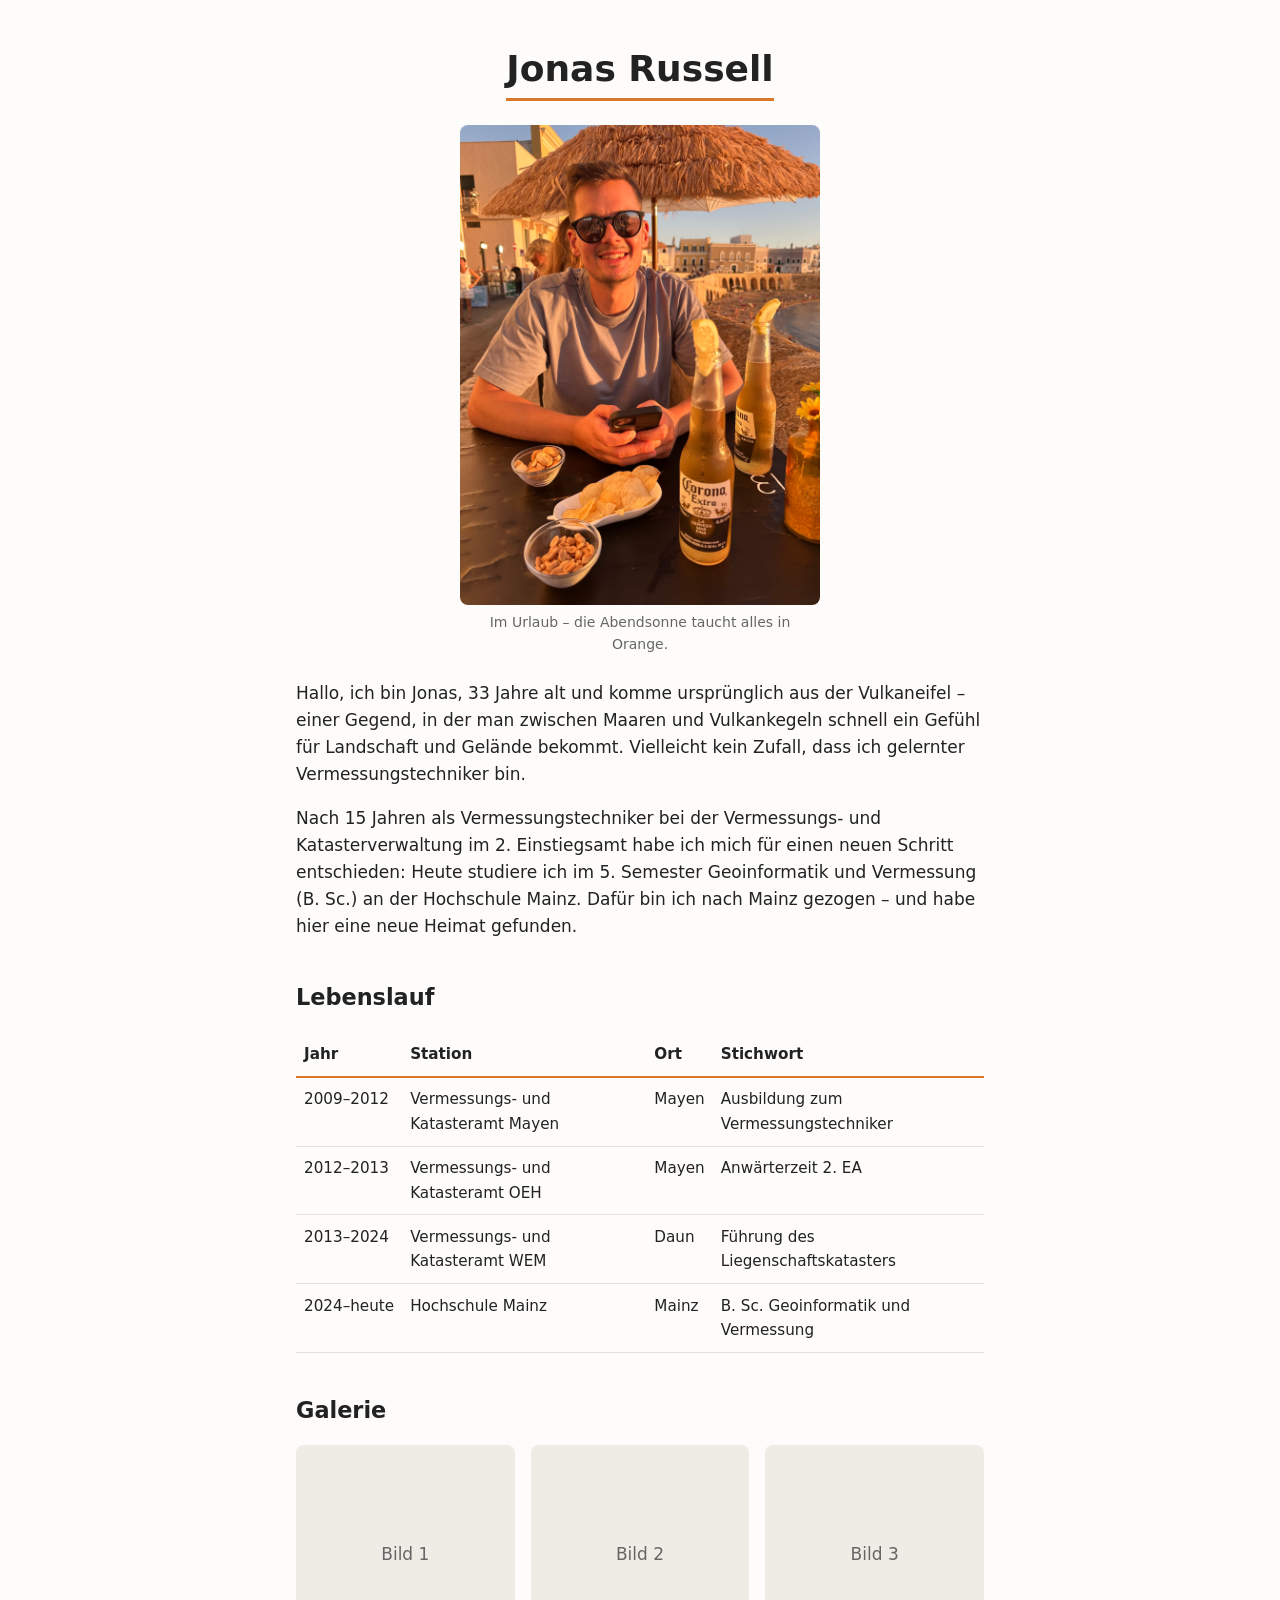
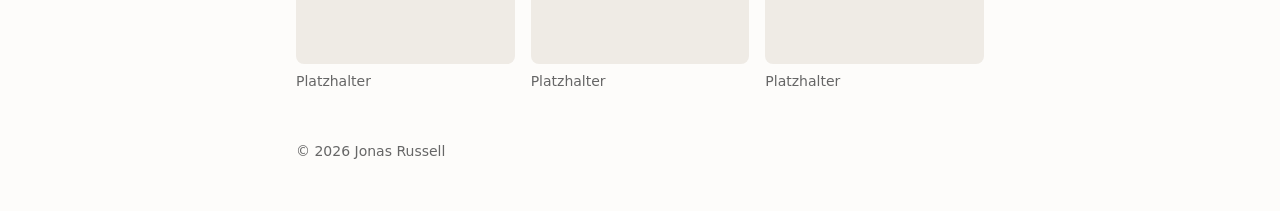
==== index.html @ 310bb7d3 "version 2" ====
<!DOCTYPE html>
<html lang="de">
<head>
  <meta charset="UTF-8">
  <meta name="viewport" content="width=device-width, initial-scale=1.0">
  <title>Jonas Russell</title>
  <link rel="stylesheet" href="style.css">
</head>
<body>
  <main>
    <h1>Jonas Russell</h1>

    <figure class="portrait">
      <img src="001_me.jpeg" alt="Jonas Russell im Urlaub mit Sonnenbrille, vom Sonnenuntergang in warmes orangenes Licht getaucht">
      <figcaption>Im Urlaub – die Abendsonne taucht alles in Orange.</figcaption>
    </figure>

    <p>
      Hallo, ich bin Jonas, 33 Jahre alt und komme ursprünglich aus der Vulkaneifel –
      einer Gegend, in der man zwischen Maaren und Vulkankegeln schnell ein Gefühl
      für Landschaft und Gelände bekommt. Vielleicht kein Zufall, dass ich gelernter
      Vermessungstechniker bin.
    </p>
    <p>
      Nach 15 Jahren als Vermessungstechniker bei der Vermessungs- und Katasterverwaltung
      im 2. Einstiegsamt habe ich mich für einen neuen Schritt entschieden: Heute studiere
      ich im 5. Semester Geoinformatik und Vermessung (B.&nbsp;Sc.) an der Hochschule Mainz.
      Dafür bin ich nach Mainz gezogen – und habe hier eine neue Heimat gefunden.
    </p>

    <h2>Lebenslauf</h2>
    <div class="table-wrap">
      <table>
        <thead>
          <tr>
            <th>Jahr</th>
            <th>Station</th>
            <th>Ort</th>
            <th>Stichwort</th>
          </tr>
        </thead>
        <tbody>
          <tr>
            <td>2009–2012</td>
            <td>Vermessungs- und Katasteramt Mayen</td>
            <td>Mayen</td>
            <td>Ausbildung zum Vermessungstechniker</td>
          </tr>
          <tr>
            <td>2012–2013</td>
            <td>Vermessungs- und Katasteramt OEH</td>
            <td>Mayen</td>
            <td>Anwärterzeit 2. EA</td>
          </tr>
          <tr>
            <td>2013–2024</td>
            <td>Vermessungs- und Katasteramt WEM</td>
            <td>Daun</td>
            <td>Führung des Liegenschaftskatasters</td>
          </tr>
          <tr>
            <td>2024–heute</td>
            <td>Hochschule Mainz</td>
            <td>Mainz</td>
            <td>B.&nbsp;Sc. Geoinformatik und Vermessung</td>
          </tr>
        </tbody>
      </table>
    </div>

    <h2>Galerie</h2>
    <div class="gallery">
      <figure>
        <div class="placeholder">Bild 1</div>
        <figcaption>Platzhalter</figcaption>
      </figure>
      <figure>
        <div class="placeholder">Bild 2</div>
        <figcaption>Platzhalter</figcaption>
      </figure>
      <figure>
        <div class="placeholder">Bild 3</div>
        <figcaption>Platzhalter</figcaption>
      </figure>
    </div>
  </main>

  <footer>
    <p>&copy; 2026 Jonas Russell</p>
  </footer>
</body>
</html>
---- style.css ----
/* Grundlayout */
*,
*::before,
*::after {
  box-sizing: border-box;
}

:root {
  --text: #222;
  --muted: #666;
  --bg: #fdfcfa;
  --line: #e4e0da;
  --accent: #d9772b;
  --placeholder: #efebe5;
}

@media (prefers-color-scheme: dark) {
  :root {
    --text: #eee;
    --muted: #aaa;
    --bg: #1a1a1a;
    --line: #333;
    --accent: #f0a060;
    --placeholder: #2a2a2a;
  }
}

body {
  margin: 0;
  font-family: system-ui, -apple-system, "Segoe UI", Roboto, sans-serif;
  font-size: 1.0625rem;
  line-height: 1.6;
  color: var(--text);
  background: var(--bg);
}

main,
footer {
  max-width: 720px;
  margin: 0 auto;
  padding: 0 1rem;
}

main {
  padding-top: 2.5rem;
}

/* Typografie */
h1 {
  font-size: 2.25rem;
  margin: 0 auto 1.5rem;
  border-bottom: 3px solid var(--accent);
  display: table;
}

h2 {
  font-size: 1.4rem;
  margin: 2.5rem 0 1rem;
}

p {
  margin: 0 0 1rem;
}

/* Portrait */
figure {
  margin: 0;
}

.portrait {
  max-width: 360px;
  margin: 0 auto 1.5rem;
  text-align: center;
}

.portrait img {
  display: block;
  width: 100%;
  height: auto;
  border-radius: 8px;
}

figcaption {
  font-size: 0.875rem;
  color: var(--muted);
  margin-top: 0.4rem;
}

/* Tabelle */
.table-wrap {
  overflow-x: auto;
}

table {
  width: 100%;
  border-collapse: collapse;
  font-size: 0.95rem;
}

th,
td {
  text-align: left;
  vertical-align: top;
  padding: 0.6rem 0.5rem;
  border-bottom: 1px solid var(--line);
}

th {
  border-bottom: 2px solid var(--accent);
}

td:first-child {
  white-space: nowrap;
}

/* Galerie 1x3 */
.gallery {
  display: grid;
  grid-template-columns: repeat(3, 1fr);
  gap: 1rem;
}

.placeholder {
  aspect-ratio: 1 / 1;
  display: flex;
  align-items: center;
  justify-content: center;
  background: var(--placeholder);
  color: var(--muted);
  border-radius: 8px;
}

.gallery img {
  display: block;
  width: 100%;
  aspect-ratio: 1 / 1;
  object-fit: cover;
  border-radius: 8px;
}

footer {
  margin-top: 3rem;
  padding-bottom: 2rem;
  font-size: 0.875rem;
  color: var(--muted);
}

/* Mobil */
@media (max-width: 600px) {
  h1 {
    font-size: 1.8rem;
  }

  main {
    padding-top: 1.5rem;
  }

  .gallery {
    grid-template-columns: 1fr;
  }

  /* Tabelle als Karten darstellen */
  thead {
    display: none;
  }

  table,
  tbody,
  tr,
  td {
    display: block;
    width: 100%;
  }

  tr {
    padding: 0.6rem 0;
    border-bottom: 1px solid var(--line);
  }

  td {
    border: none;
    padding: 0.1rem 0;
  }

  td:first-child {
    font-weight: 600;
    color: var(--accent);
  }

  td:nth-child(3),
  td:nth-child(4) {
    display: inline;
    font-size: 0.875rem;
    color: var(--muted);
  }

  td:nth-child(3)::after {
    content: " · ";
  }
}
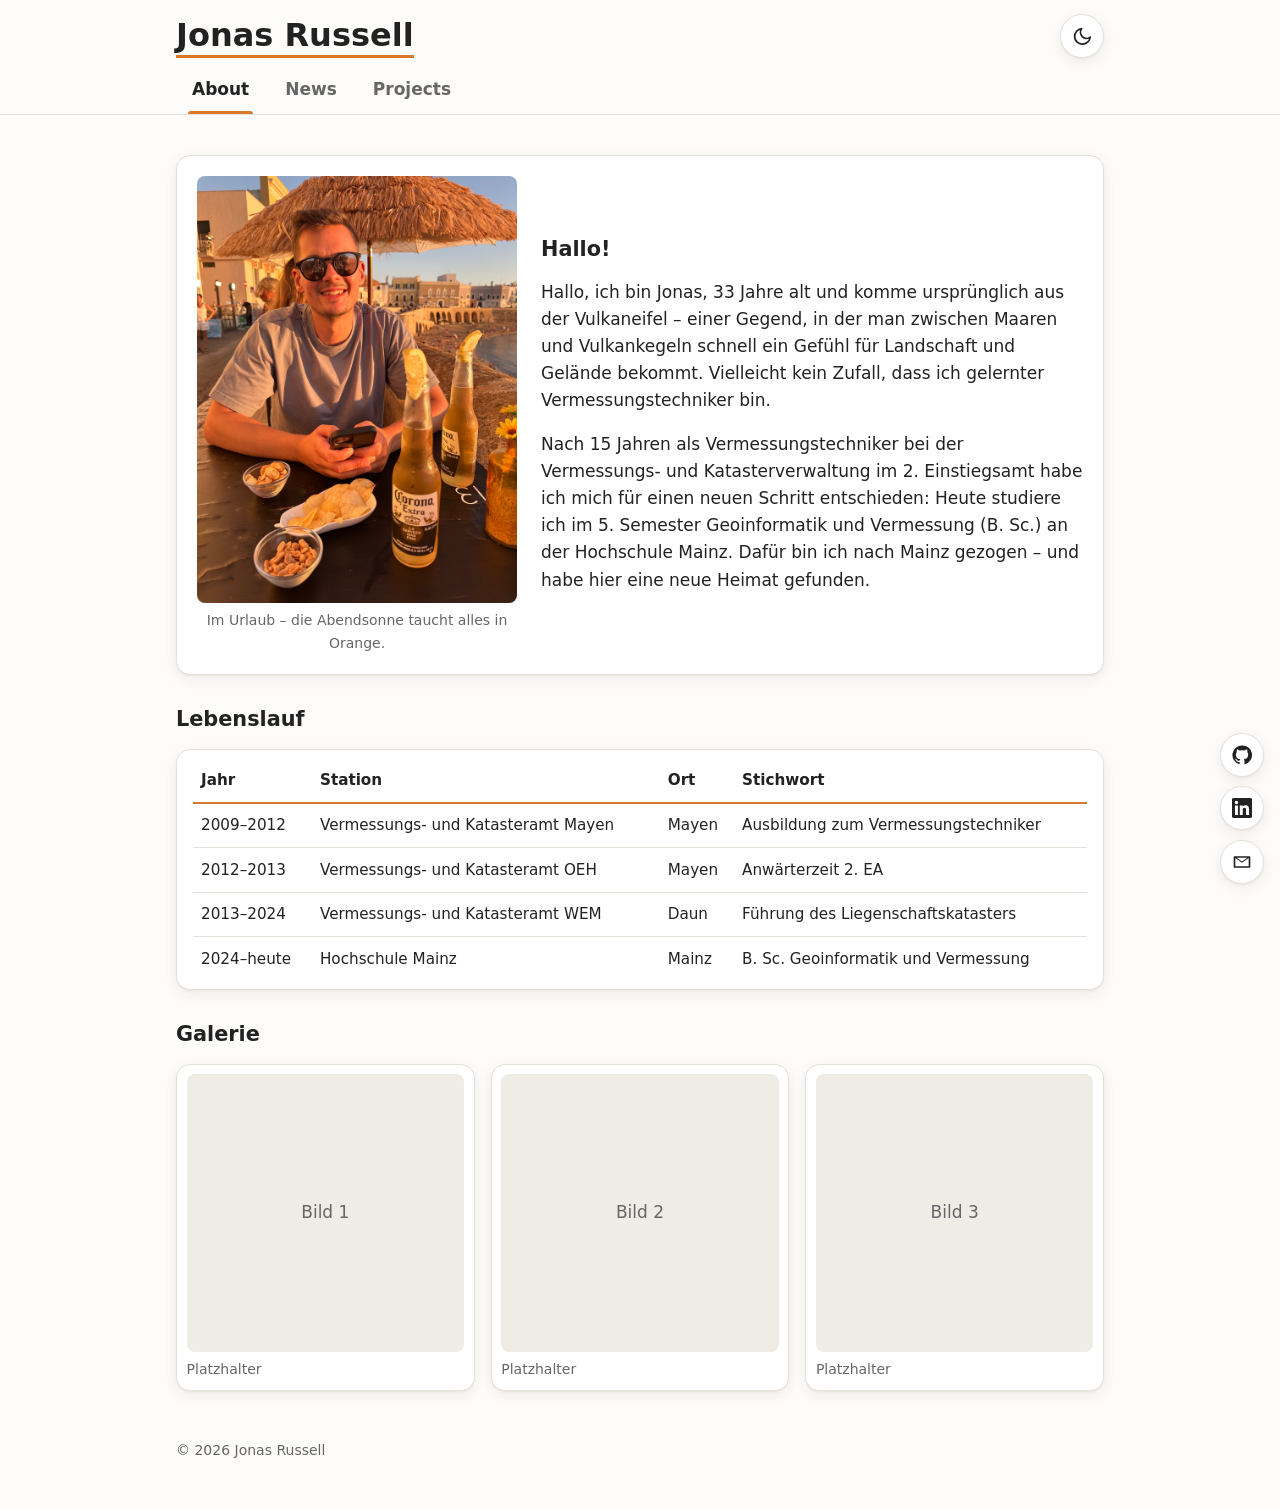
==== commit f4175d2e: "ueb02_01" ====
--- a/index.html
+++ b/index.html
@@ -4,89 +4,201 @@
   <meta charset="UTF-8">
   <meta name="viewport" content="width=device-width, initial-scale=1.0">
   <title>Jonas Russell</title>
-  <link rel="stylesheet" href="style.css">
+  <meta name="description" content="Persönliche Webseite von Jonas Russell – Geoinformatik und Vermessung, Hochschule Mainz.">
+  <!-- Favicon als Inline-SVG (Initialen), vermeidet 404 auf favicon.ico -->
+  <link rel="icon" href="data:image/svg+xml,%3Csvg xmlns='http://www.w3.org/2000/svg' viewBox='0 0 32 32'%3E%3Crect width='32' height='32' rx='8' fill='%23d9772b'/%3E%3Ctext x='16' y='22' text-anchor='middle' font-family='system-ui,sans-serif' font-size='15' font-weight='700' fill='%23fff'%3EJR%3C/text%3E%3C/svg%3E">
+
+  <!--
+    Theme früh setzen, bevor das CSS greift – verhindert ein kurzes
+    Aufblitzen des falschen Farbschemas. Gespeicherte Wahl (localStorage)
+    hat Vorrang, sonst gilt die Systemeinstellung (prefers-color-scheme).
+  -->
+  <script>
+    (function () {
+      var theme;
+      try { theme = localStorage.getItem("theme"); } catch (e) { /* Speicher evtl. blockiert */ }
+      if (theme !== "light" && theme !== "dark") {
+        theme = window.matchMedia("(prefers-color-scheme: dark)").matches ? "dark" : "light";
+      }
+      document.documentElement.setAttribute("data-theme", theme);
+    })();
+  </script>
+
+  <link rel="stylesheet" href="css/style.css">
+  <script src="js/script.js" defer></script>
 </head>
 <body>
+
+  <!-- ===== Kopfbereich: Name, Theme-Schalter, Tab-Leiste ===== -->
+  <header class="site-header">
+    <div class="header-inner">
+      <h1 class="site-title">Jonas Russell</h1>
+
+      <button type="button" class="theme-toggle" id="theme-toggle" aria-label="Night Mode aktivieren">
+        <!-- Mond: wird im Light Mode gezeigt -->
+        <svg class="icon icon-moon" viewBox="0 0 24 24" aria-hidden="true" focusable="false">
+          <path d="M21 12.8A9 9 0 1 1 11.2 3a7 7 0 0 0 9.8 9.8z"/>
+        </svg>
+        <!-- Sonne: wird im Night Mode gezeigt -->
+        <svg class="icon icon-sun" viewBox="0 0 24 24" aria-hidden="true" focusable="false">
+          <circle cx="12" cy="12" r="4.5"/>
+          <path d="M12 1.5v3M12 19.5v3M4.6 4.6l2.1 2.1M17.3 17.3l2.1 2.1M1.5 12h3M19.5 12h3M4.6 19.4l2.1-2.1M17.3 6.7l2.1-2.1"/>
+        </svg>
+      </button>
+    </div>
+
+    <nav class="tabs" role="tablist" aria-label="Bereiche der Seite">
+      <button type="button" class="tab" role="tab" id="tab-about"
+              aria-selected="true" aria-controls="panel-about" tabindex="0">About</button>
+      <button type="button" class="tab" role="tab" id="tab-news"
+              aria-selected="false" aria-controls="panel-news" tabindex="-1">News</button>
+      <button type="button" class="tab" role="tab" id="tab-projects"
+              aria-selected="false" aria-controls="panel-projects" tabindex="-1">Projects</button>
+    </nav>
+  </header>
+
   <main>
-    <h1>Jonas Russell</h1>
-
-    <figure class="portrait">
-      <img src="001_me.jpeg" alt="Jonas Russell im Urlaub mit Sonnenbrille, vom Sonnenuntergang in warmes orangenes Licht getaucht">
-      <figcaption>Im Urlaub – die Abendsonne taucht alles in Orange.</figcaption>
-    </figure>
-
-    <p>
-      Hallo, ich bin Jonas, 33 Jahre alt und komme ursprünglich aus der Vulkaneifel –
-      einer Gegend, in der man zwischen Maaren und Vulkankegeln schnell ein Gefühl
-      für Landschaft und Gelände bekommt. Vielleicht kein Zufall, dass ich gelernter
-      Vermessungstechniker bin.
-    </p>
-    <p>
-      Nach 15 Jahren als Vermessungstechniker bei der Vermessungs- und Katasterverwaltung
-      im 2. Einstiegsamt habe ich mich für einen neuen Schritt entschieden: Heute studiere
-      ich im 5. Semester Geoinformatik und Vermessung (B.&nbsp;Sc.) an der Hochschule Mainz.
-      Dafür bin ich nach Mainz gezogen – und habe hier eine neue Heimat gefunden.
-    </p>
-
-    <h2>Lebenslauf</h2>
-    <div class="table-wrap">
-      <table>
-        <thead>
-          <tr>
-            <th>Jahr</th>
-            <th>Station</th>
-            <th>Ort</th>
-            <th>Stichwort</th>
-          </tr>
-        </thead>
-        <tbody>
-          <tr>
-            <td>2009–2012</td>
-            <td>Vermessungs- und Katasteramt Mayen</td>
-            <td>Mayen</td>
-            <td>Ausbildung zum Vermessungstechniker</td>
-          </tr>
-          <tr>
-            <td>2012–2013</td>
-            <td>Vermessungs- und Katasteramt OEH</td>
-            <td>Mayen</td>
-            <td>Anwärterzeit 2. EA</td>
-          </tr>
-          <tr>
-            <td>2013–2024</td>
-            <td>Vermessungs- und Katasteramt WEM</td>
-            <td>Daun</td>
-            <td>Führung des Liegenschaftskatasters</td>
-          </tr>
-          <tr>
-            <td>2024–heute</td>
-            <td>Hochschule Mainz</td>
-            <td>Mainz</td>
-            <td>B.&nbsp;Sc. Geoinformatik und Vermessung</td>
-          </tr>
-        </tbody>
-      </table>
-    </div>
-
-    <h2>Galerie</h2>
-    <div class="gallery">
-      <figure>
-        <div class="placeholder">Bild 1</div>
-        <figcaption>Platzhalter</figcaption>
-      </figure>
-      <figure>
-        <div class="placeholder">Bild 2</div>
-        <figcaption>Platzhalter</figcaption>
-      </figure>
-      <figure>
-        <div class="placeholder">Bild 3</div>
-        <figcaption>Platzhalter</figcaption>
-      </figure>
-    </div>
+
+    <!-- ===== Tab 1: About ===== -->
+    <section class="tab-panel" role="tabpanel" id="panel-about" aria-labelledby="tab-about" tabindex="0">
+
+      <div class="card about-intro">
+        <figure class="portrait">
+          <img src="assets/001_me.jpeg" alt="Jonas Russell im Urlaub mit Sonnenbrille, vom Sonnenuntergang in warmes orangenes Licht getaucht">
+          <figcaption>Im Urlaub – die Abendsonne taucht alles in Orange.</figcaption>
+        </figure>
+
+        <div class="about-text">
+          <h2>Hallo!</h2>
+          <p>
+            Hallo, ich bin Jonas, 33 Jahre alt und komme ursprünglich aus der Vulkaneifel –
+            einer Gegend, in der man zwischen Maaren und Vulkankegeln schnell ein Gefühl
+            für Landschaft und Gelände bekommt. Vielleicht kein Zufall, dass ich gelernter
+            Vermessungstechniker bin.
+          </p>
+          <p>
+            Nach 15 Jahren als Vermessungstechniker bei der Vermessungs- und Katasterverwaltung
+            im 2. Einstiegsamt habe ich mich für einen neuen Schritt entschieden: Heute studiere
+            ich im 5. Semester Geoinformatik und Vermessung (B.&nbsp;Sc.) an der Hochschule Mainz.
+            Dafür bin ich nach Mainz gezogen – und habe hier eine neue Heimat gefunden.
+          </p>
+        </div>
+      </div>
+
+      <h2>Lebenslauf</h2>
+      <div class="card table-wrap">
+        <table>
+          <thead>
+            <tr>
+              <th>Jahr</th>
+              <th>Station</th>
+              <th>Ort</th>
+              <th>Stichwort</th>
+            </tr>
+          </thead>
+          <tbody>
+            <tr>
+              <td>2009–2012</td>
+              <td>Vermessungs- und Katasteramt Mayen</td>
+              <td>Mayen</td>
+              <td>Ausbildung zum Vermessungstechniker</td>
+            </tr>
+            <tr>
+              <td>2012–2013</td>
+              <td>Vermessungs- und Katasteramt OEH</td>
+              <td>Mayen</td>
+              <td>Anwärterzeit 2. EA</td>
+            </tr>
+            <tr>
+              <td>2013–2024</td>
+              <td>Vermessungs- und Katasteramt WEM</td>
+              <td>Daun</td>
+              <td>Führung des Liegenschaftskatasters</td>
+            </tr>
+            <tr>
+              <td>2024–heute</td>
+              <td>Hochschule Mainz</td>
+              <td>Mainz</td>
+              <td>B.&nbsp;Sc. Geoinformatik und Vermessung</td>
+            </tr>
+          </tbody>
+        </table>
+      </div>
+
+      <h2>Galerie</h2>
+      <div class="gallery">
+        <figure class="card">
+          <div class="placeholder">Bild 1</div>
+          <figcaption>Platzhalter</figcaption>
+        </figure>
+        <figure class="card">
+          <div class="placeholder">Bild 2</div>
+          <figcaption>Platzhalter</figcaption>
+        </figure>
+        <figure class="card">
+          <div class="placeholder">Bild 3</div>
+          <figcaption>Platzhalter</figcaption>
+        </figure>
+      </div>
+    </section>
+
+    <!-- ===== Tab 2: News (Inhalt wird per JS aus assets/news.json geladen) ===== -->
+    <section class="tab-panel" role="tabpanel" id="panel-news" aria-labelledby="tab-news" tabindex="0" hidden>
+      <h2>News</h2>
+      <div class="news-list" id="news-list" aria-live="polite">
+        <p class="status">News werden geladen …</p>
+      </div>
+    </section>
+
+    <!-- ===== Tab 3: Projects ===== -->
+    <section class="tab-panel" role="tabpanel" id="panel-projects" aria-labelledby="tab-projects" tabindex="0" hidden>
+      <h2>Projects</h2>
+      <p class="lead">Eine Auswahl meiner Web-Maps und Webseiten.</p>
+
+      <!-- Neue Projekte: einfach eine weitere <article class="card project-card"> kopieren -->
+      <div class="card-grid">
+        <article class="card project-card">
+          <h3>Web-Map 1</h3>
+          <p>Platzhalter: Kurzbeschreibung der Web-Map – Thema, Datenquelle und verwendete Technik (z.&nbsp;B. Leaflet, OpenLayers).</p>
+          <a class="card-link" href="#" target="_blank" rel="noopener noreferrer">Zur Karte <span aria-hidden="true">→</span></a>
+        </article>
+
+        <article class="card project-card">
+          <h3>Web-Map 2</h3>
+          <p>Platzhalter: Kurzbeschreibung eines weiteren Kartenprojekts aus dem Studium.</p>
+          <a class="card-link" href="#" target="_blank" rel="noopener noreferrer">Zur Karte <span aria-hidden="true">→</span></a>
+        </article>
+
+        <article class="card project-card">
+          <h3>Persönliche Webseite</h3>
+          <p>Diese Seite: HTML, CSS und Vanilla-JavaScript, gehostet auf GitHub Pages.</p>
+          <a class="card-link" href="https://github.com/USERNAME/jonasrussell.github.io" target="_blank" rel="noopener noreferrer">Quellcode <span aria-hidden="true">→</span></a>
+        </article>
+      </div>
+    </section>
   </main>
 
   <footer>
     <p>&copy; 2026 Jonas Russell</p>
   </footer>
+
+  <!-- ===== Fixierte Kontakt-Links unten rechts (Platzhalter-URLs ersetzen) ===== -->
+  <nav class="contact-links" aria-label="Kontakt und Profile">
+    <a href="https://github.com/USERNAME" target="_blank" rel="noopener noreferrer" aria-label="GitHub (öffnet in neuem Tab)" title="GitHub">
+      <svg viewBox="0 0 24 24" aria-hidden="true" focusable="false">
+        <path d="M12 .5a11.5 11.5 0 0 0-3.64 22.41c.58.1.79-.25.79-.56v-2c-3.2.7-3.88-1.37-3.88-1.37-.53-1.33-1.28-1.69-1.28-1.69-1.05-.71.08-.7.08-.7 1.16.08 1.77 1.19 1.77 1.19 1.03 1.77 2.7 1.26 3.36.96.1-.75.4-1.26.73-1.55-2.55-.29-5.24-1.28-5.24-5.68 0-1.26.45-2.28 1.19-3.09-.12-.29-.52-1.46.11-3.05 0 0 .97-.31 3.17 1.18a11 11 0 0 1 5.77 0c2.2-1.49 3.17-1.18 3.17-1.18.63 1.59.23 2.76.11 3.05.74.81 1.19 1.83 1.19 3.09 0 4.41-2.69 5.39-5.26 5.67.41.36.78 1.06.78 2.14v3.17c0 .31.21.67.8.56A11.5 11.5 0 0 0 12 .5z"/>
+      </svg>
+    </a>
+    <a href="https://www.linkedin.com/in/USERNAME" target="_blank" rel="noopener noreferrer" aria-label="LinkedIn (öffnet in neuem Tab)" title="LinkedIn">
+      <svg viewBox="0 0 24 24" aria-hidden="true" focusable="false">
+        <path d="M20.45 20.45h-3.56v-5.57c0-1.33-.02-3.04-1.85-3.04-1.85 0-2.14 1.45-2.14 2.94v5.67H9.35V9h3.41v1.56h.05c.48-.9 1.64-1.85 3.37-1.85 3.6 0 4.27 2.37 4.27 5.46v6.28zM5.34 7.43a2.06 2.06 0 1 1 0-4.13 2.06 2.06 0 0 1 0 4.13zM7.12 20.45H3.56V9h3.56v11.45zM22.22 0H1.77C.79 0 0 .77 0 1.73v20.54C0 23.23.79 24 1.77 24h20.45c.98 0 1.78-.77 1.78-1.73V1.73C24 .77 23.2 0 22.22 0z"/>
+      </svg>
+    </a>
+    <a href="mailto:name@example.com" target="_blank" rel="noopener noreferrer" aria-label="E-Mail schreiben" title="E-Mail">
+      <svg viewBox="0 0 24 24" aria-hidden="true" focusable="false">
+        <path d="M3 5h18a1 1 0 0 1 1 1v12a1 1 0 0 1-1 1H3a1 1 0 0 1-1-1V6a1 1 0 0 1 1-1zm1 2.3V17h16V7.3l-8 5.6-8-5.6zM5.6 7l6.4 4.5L18.4 7H5.6z"/>
+      </svg>
+    </a>
+  </nav>
 </body>
 </html>
--- a/css/style.css
+++ b/css/style.css
@@ -0,0 +1,656 @@
+/* =========================================================
+   Persönliche Webseite – Stylesheet
+   Aufbau:
+   1. Theme-Variablen (Light / Night)
+   2. Grundlayout & Typografie
+   3. Header, Theme-Schalter, Tabs
+   4. Karten (allgemein)
+   5. About: Portrait, Lebenslauf, Galerie
+   6. News & Projects
+   7. Kontakt-Links (fixiert)
+   8. Breakpoints (Mobile-first: min-width)
+   9. Reduzierte Bewegung
+   ========================================================= */
+
+*,
+*::before,
+*::after {
+  box-sizing: border-box;
+}
+
+/* ---------- 1. Theme-Variablen ---------- */
+
+/* Light Mode (Standard) */
+:root {
+  --text: #222;
+  --muted: #666;
+  --bg: #fdfcfa;
+  --surface: #ffffff;
+  --line: #e4e0da;
+  --accent: #d9772b;
+  --accent-contrast: #ffffff;
+  --placeholder: #efebe5;
+  --shadow: 0 1px 2px rgba(60, 40, 20, 0.06), 0 4px 14px rgba(60, 40, 20, 0.08);
+  --shadow-hover: 0 2px 4px rgba(60, 40, 20, 0.08), 0 12px 28px rgba(60, 40, 20, 0.14);
+  --radius: 14px;
+  --radius-sm: 8px;
+  --transition: 0.25s ease;
+  color-scheme: light;
+}
+
+/* Night Mode – gesetzt per data-theme="dark" am <html>-Element */
+:root[data-theme="dark"] {
+  --text: #eee;
+  --muted: #aaa;
+  --bg: #1a1a1a;
+  --surface: #242424;
+  --line: #333;
+  --accent: #f0a060;
+  --accent-contrast: #1a1a1a;
+  --placeholder: #2e2e2e;
+  --shadow: 0 1px 2px rgba(0, 0, 0, 0.4), 0 4px 14px rgba(0, 0, 0, 0.35);
+  --shadow-hover: 0 2px 4px rgba(0, 0, 0, 0.5), 0 12px 28px rgba(0, 0, 0, 0.5);
+  color-scheme: dark;
+}
+
+/* Fallback ohne JavaScript: Systemeinstellung übernehmen */
+@media (prefers-color-scheme: dark) {
+  :root:not([data-theme]) {
+    --text: #eee;
+    --muted: #aaa;
+    --bg: #1a1a1a;
+    --surface: #242424;
+    --line: #333;
+    --accent: #f0a060;
+    --accent-contrast: #1a1a1a;
+    --placeholder: #2e2e2e;
+    --shadow: 0 1px 2px rgba(0, 0, 0, 0.4), 0 4px 14px rgba(0, 0, 0, 0.35);
+    --shadow-hover: 0 2px 4px rgba(0, 0, 0, 0.5), 0 12px 28px rgba(0, 0, 0, 0.5);
+    color-scheme: dark;
+  }
+}
+
+/* ---------- 2. Grundlayout & Typografie ---------- */
+
+body {
+  margin: 0;
+  font-family: system-ui, -apple-system, "Segoe UI", Roboto, sans-serif;
+  font-size: 1rem;
+  line-height: 1.6;
+  color: var(--text);
+  background: var(--bg);
+  transition: background-color var(--transition), color var(--transition);
+}
+
+main,
+footer,
+.header-inner,
+.tabs {
+  max-width: 960px;
+  margin: 0 auto;
+  padding: 0 1rem;
+}
+
+main {
+  padding-top: 1.5rem;
+}
+
+h1,
+h2,
+h3 {
+  line-height: 1.25;
+}
+
+h2 {
+  font-size: 1.3rem;
+  margin: 2rem 0 1rem;
+}
+
+h3 {
+  font-size: 1.1rem;
+  margin: 0 0 0.5rem;
+}
+
+p {
+  margin: 0 0 1rem;
+}
+
+a {
+  color: var(--accent);
+}
+
+figure {
+  margin: 0;
+}
+
+figcaption {
+  font-size: 0.875rem;
+  color: var(--muted);
+  margin-top: 0.4rem;
+}
+
+.lead {
+  color: var(--muted);
+}
+
+/* Sichtbarer Tastatur-Fokus für alle interaktiven Elemente */
+:focus-visible {
+  outline: 3px solid var(--accent);
+  outline-offset: 3px;
+  border-radius: 4px;
+}
+
+/* ---------- 3. Header, Theme-Schalter, Tabs ---------- */
+
+.site-header {
+  position: sticky;
+  top: 0;
+  z-index: 10;
+  background: var(--bg);
+  border-bottom: 1px solid var(--line);
+  transition: background-color var(--transition), border-color var(--transition);
+}
+
+.header-inner {
+  display: flex;
+  align-items: center;
+  justify-content: space-between;
+  gap: 1rem;
+  padding-top: 0.9rem;
+  padding-bottom: 0.4rem;
+}
+
+.site-title {
+  font-size: 1.6rem;
+  margin: 0;
+  border-bottom: 3px solid var(--accent);
+}
+
+.theme-toggle {
+  display: inline-flex;
+  align-items: center;
+  justify-content: center;
+  width: 2.75rem;
+  height: 2.75rem;
+  padding: 0;
+  border: 1px solid var(--line);
+  border-radius: 50%;
+  background: var(--surface);
+  color: var(--text);
+  cursor: pointer;
+  box-shadow: var(--shadow);
+  transition: background-color var(--transition), color var(--transition),
+              border-color var(--transition), transform var(--transition);
+}
+
+.theme-toggle:hover {
+  transform: rotate(-15deg) scale(1.06);
+  color: var(--accent);
+}
+
+.icon {
+  width: 1.3rem;
+  height: 1.3rem;
+  fill: none;
+  stroke: currentColor;
+  stroke-width: 2;
+  stroke-linecap: round;
+  stroke-linejoin: round;
+}
+
+/* Nur das passende Symbol zeigen: Mond im Light Mode, Sonne im Night Mode */
+.icon-sun {
+  display: none;
+}
+
+:root[data-theme="dark"] .icon-sun {
+  display: block;
+}
+
+:root[data-theme="dark"] .icon-moon {
+  display: none;
+}
+
+/* Tab-Leiste */
+.tabs {
+  display: flex;
+  gap: 0.25rem;
+  overflow-x: auto;
+}
+
+.tab {
+  position: relative;
+  flex: 1 1 0;
+  padding: 0.7rem 1rem;
+  border: none;
+  background: none;
+  color: var(--muted);
+  font: inherit;
+  font-weight: 600;
+  cursor: pointer;
+  border-radius: var(--radius-sm) var(--radius-sm) 0 0;
+  transition: color var(--transition), background-color var(--transition);
+}
+
+/* Animierte Unterstreichung des aktiven Tabs */
+.tab::after {
+  content: "";
+  position: absolute;
+  left: 0.75rem;
+  right: 0.75rem;
+  bottom: 0;
+  height: 3px;
+  border-radius: 3px 3px 0 0;
+  background: var(--accent);
+  transform: scaleX(0);
+  transition: transform var(--transition);
+}
+
+.tab:hover {
+  color: var(--text);
+  background: var(--placeholder);
+}
+
+.tab[aria-selected="true"] {
+  color: var(--text);
+}
+
+.tab[aria-selected="true"]::after {
+  transform: scaleX(1);
+}
+
+/* Tab-Panels: sanftes Einblenden (Fade + Slide) beim Wechsel.
+   Die Animation startet automatisch neu, sobald "hidden" entfernt wird. */
+.tab-panel {
+  animation: tab-in 0.35s ease both;
+}
+
+.tab-panel[hidden] {
+  display: none;
+}
+
+.tab-panel:focus-visible {
+  outline-offset: 8px;
+}
+
+@keyframes tab-in {
+  from {
+    opacity: 0;
+    transform: translateY(12px);
+  }
+  to {
+    opacity: 1;
+    transform: translateY(0);
+  }
+}
+
+/* ---------- 4. Karten ---------- */
+
+.card {
+  background: var(--surface);
+  border: 1px solid var(--line);
+  border-radius: var(--radius);
+  box-shadow: var(--shadow);
+  padding: 1.25rem;
+  transition: transform var(--transition), box-shadow var(--transition),
+              background-color var(--transition), border-color var(--transition);
+}
+
+/* Hover-Effekt nur bei "echten" Karten-Elementen (Galerie, News, Projekte) */
+.gallery .card:hover,
+.news-card:hover,
+.project-card:hover {
+  transform: translateY(-4px);
+  box-shadow: var(--shadow-hover);
+}
+
+.card-grid {
+  display: grid;
+  grid-template-columns: 1fr;
+  gap: 1.25rem;
+}
+
+/* ---------- 5. About ---------- */
+
+.about-intro {
+  display: grid;
+  grid-template-columns: 1fr;
+  gap: 1.5rem;
+  align-items: center;
+}
+
+.about-intro h2 {
+  margin-top: 0;
+}
+
+.about-text p:last-child {
+  margin-bottom: 0;
+}
+
+.portrait {
+  max-width: 360px;
+  margin: 0 auto;
+  text-align: center;
+}
+
+.portrait img {
+  display: block;
+  width: 100%;
+  height: auto;
+  border-radius: var(--radius-sm);
+}
+
+/* Lebenslauf-Tabelle – mobil als Liste dargestellt */
+.table-wrap {
+  overflow-x: auto;
+  padding: 0.5rem 1rem;
+}
+
+table {
+  width: 100%;
+  border-collapse: collapse;
+  font-size: 0.95rem;
+}
+
+thead {
+  display: none;
+}
+
+table,
+tbody,
+tr,
+td {
+  display: block;
+  width: 100%;
+}
+
+tr {
+  padding: 0.6rem 0;
+  border-bottom: 1px solid var(--line);
+}
+
+tr:last-child {
+  border-bottom: none;
+}
+
+td {
+  text-align: left;
+  vertical-align: top;
+  padding: 0.1rem 0;
+}
+
+td:first-child {
+  white-space: nowrap;
+  font-weight: 600;
+  color: var(--accent);
+}
+
+td:nth-child(3),
+td:nth-child(4) {
+  display: inline;
+  font-size: 0.875rem;
+  color: var(--muted);
+}
+
+td:nth-child(3)::after {
+  content: " · ";
+}
+
+/* Galerie */
+.gallery {
+  display: grid;
+  grid-template-columns: 1fr;
+  gap: 1rem;
+}
+
+.gallery .card {
+  padding: 0.6rem;
+}
+
+.placeholder {
+  aspect-ratio: 1 / 1;
+  display: flex;
+  align-items: center;
+  justify-content: center;
+  background: var(--placeholder);
+  color: var(--muted);
+  border-radius: var(--radius-sm);
+}
+
+.gallery img {
+  display: block;
+  width: 100%;
+  aspect-ratio: 1 / 1;
+  object-fit: cover;
+  border-radius: var(--radius-sm);
+}
+
+/* ---------- 6. News & Projects ---------- */
+
+.news-list {
+  display: grid;
+  grid-template-columns: 1fr;
+  gap: 1.25rem;
+}
+
+.news-card {
+  display: flex;
+  flex-direction: column;
+  padding: 0;
+  overflow: hidden;
+}
+
+.news-card img {
+  display: block;
+  width: 100%;
+  aspect-ratio: 16 / 9;
+  object-fit: cover;
+  background: var(--placeholder);
+}
+
+.news-body {
+  padding: 1rem 1.25rem 1.25rem;
+}
+
+.news-date {
+  display: block;
+  font-size: 0.85rem;
+  font-weight: 600;
+  color: var(--accent);
+  margin-bottom: 0.25rem;
+}
+
+.news-body p {
+  margin: 0;
+}
+
+/* Lade-, Leer- und Fehlermeldungen */
+.status {
+  color: var(--muted);
+}
+
+.status-error {
+  border-left: 4px solid #c0392b;
+}
+
+.status-error code {
+  padding: 0.1rem 0.35rem;
+  border-radius: 4px;
+  background: var(--placeholder);
+  font-size: 0.9em;
+}
+
+.project-card {
+  display: flex;
+  flex-direction: column;
+}
+
+.project-card p {
+  color: var(--muted);
+  flex-grow: 1;
+}
+
+.card-link {
+  align-self: flex-start;
+  font-weight: 600;
+  text-decoration: none;
+}
+
+.card-link span {
+  display: inline-block;
+  transition: transform var(--transition);
+}
+
+.card-link:hover span {
+  transform: translateX(4px);
+}
+
+/* ---------- 7. Kontakt-Links (fixiert unten rechts) ---------- */
+
+.contact-links {
+  position: fixed;
+  right: 1rem;
+  bottom: 1rem;
+  z-index: 20;
+  display: flex;
+  flex-direction: column;
+  gap: 0.6rem;
+}
+
+.contact-links a {
+  display: flex;
+  align-items: center;
+  justify-content: center;
+  width: 2.75rem;
+  height: 2.75rem;
+  border-radius: 50%;
+  background: var(--surface);
+  color: var(--text);
+  border: 1px solid var(--line);
+  box-shadow: var(--shadow);
+  transition: transform var(--transition), background-color var(--transition),
+              color var(--transition), box-shadow var(--transition);
+}
+
+.contact-links a:hover {
+  transform: translateY(-3px);
+  background: var(--accent);
+  color: var(--accent-contrast);
+  box-shadow: var(--shadow-hover);
+}
+
+.contact-links svg {
+  width: 1.25rem;
+  height: 1.25rem;
+  fill: currentColor;
+}
+
+/* Platz schaffen, damit die fixierten Icons den Footer nicht verdecken */
+footer {
+  margin-top: 3rem;
+  padding-bottom: 2rem;
+  padding-right: 4.5rem;
+  font-size: 0.875rem;
+  color: var(--muted);
+}
+
+/* ---------- 8. Breakpoints ---------- */
+
+/* Tablet */
+@media (min-width: 600px) {
+  body {
+    font-size: 1.0625rem;
+  }
+
+  main {
+    padding-top: 2.5rem;
+  }
+
+  .site-title {
+    font-size: 2rem;
+  }
+
+  .tab {
+    flex: 0 0 auto;
+  }
+
+  .gallery,
+  .card-grid,
+  .news-list {
+    grid-template-columns: repeat(2, 1fr);
+  }
+
+  .gallery {
+    grid-template-columns: repeat(3, 1fr);
+  }
+
+  /* Lebenslauf wieder als echte Tabelle */
+  table {
+    display: table;
+  }
+
+  thead {
+    display: table-header-group;
+  }
+
+  tbody {
+    display: table-row-group;
+  }
+
+  tr {
+    display: table-row;
+    padding: 0;
+  }
+
+  th,
+  td,
+  td:nth-child(3),
+  td:nth-child(4) {
+    display: table-cell;
+    width: auto;
+    padding: 0.6rem 0.5rem;
+    border-bottom: 1px solid var(--line);
+    font-size: inherit;
+    color: inherit;
+  }
+
+  td:first-child {
+    font-weight: normal;
+    color: inherit;
+  }
+
+  td:nth-child(3)::after {
+    content: none;
+  }
+
+  tr:last-child td {
+    border-bottom: none;
+  }
+
+  th {
+    text-align: left;
+    border-bottom: 2px solid var(--accent);
+  }
+}
+
+/* Desktop */
+@media (min-width: 900px) {
+  .about-intro {
+    grid-template-columns: 320px 1fr;
+  }
+
+  .card-grid,
+  .news-list {
+    grid-template-columns: repeat(3, 1fr);
+  }
+}
+
+/* ---------- 9. Reduzierte Bewegung respektieren ---------- */
+@media (prefers-reduced-motion: reduce) {
+  *,
+  *::before,
+  *::after {
+    animation-duration: 0.01ms !important;
+    transition-duration: 0.01ms !important;
+  }
+}
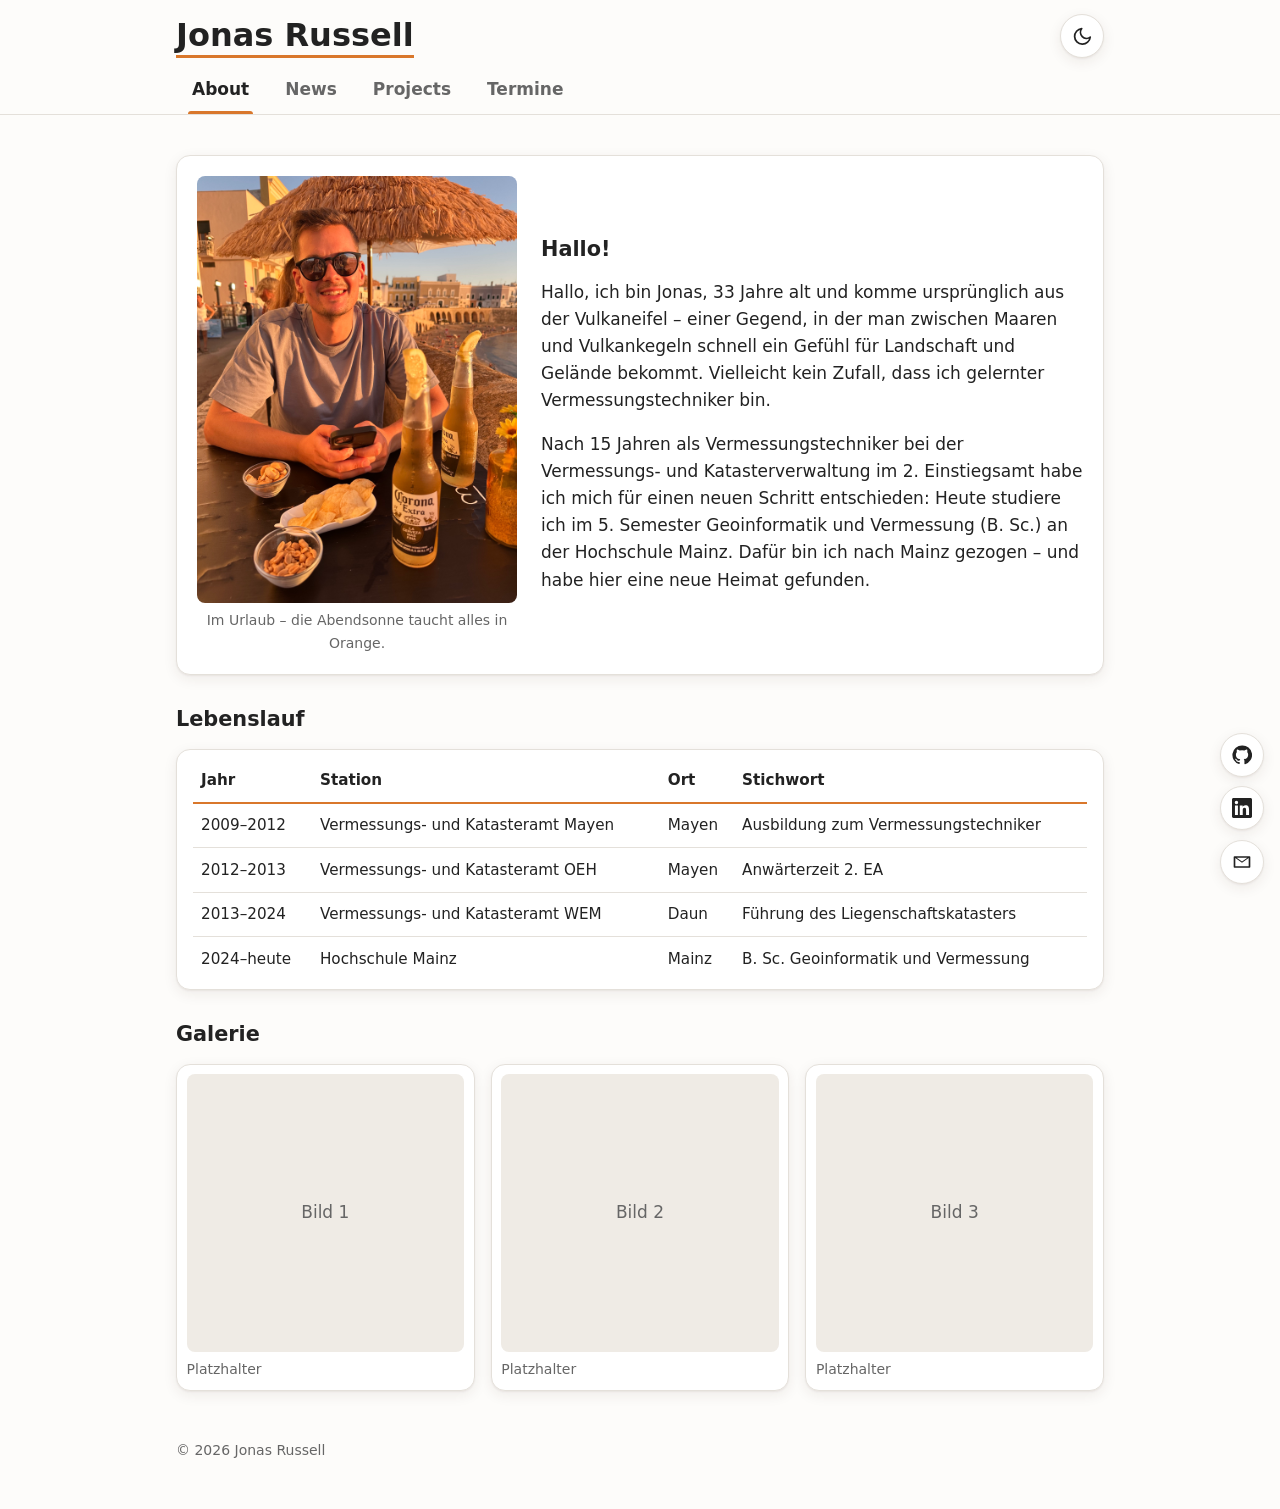
==== commit 2d07bcc6: "kalender_mit_eingebaut" ====
--- a/index.html
+++ b/index.html
@@ -54,6 +54,8 @@
               aria-selected="false" aria-controls="panel-news" tabindex="-1">News</button>
       <button type="button" class="tab" role="tab" id="tab-projects"
               aria-selected="false" aria-controls="panel-projects" tabindex="-1">Projects</button>
+      <button type="button" class="tab" role="tab" id="tab-termine"
+              aria-selected="false" aria-controls="panel-termine" tabindex="-1">Termine</button>
     </nav>
   </header>
 
@@ -174,6 +176,16 @@
           <p>Diese Seite: HTML, CSS und Vanilla-JavaScript, gehostet auf GitHub Pages.</p>
           <a class="card-link" href="https://github.com/USERNAME/jonasrussell.github.io" target="_blank" rel="noopener noreferrer">Quellcode <span aria-hidden="true">→</span></a>
         </article>
+      </div>
+    </section>
+
+    <!-- ===== Tab 4: Termine (Inhalt wird per JS aus assets/termine.json geladen;
+         die Datei aktualisiert die GitHub Action .github/workflows/update-termine.yml) ===== -->
+    <section class="tab-panel" role="tabpanel" id="panel-termine" aria-labelledby="tab-termine" tabindex="0" hidden>
+      <h2>Termine</h2>
+      <p class="lead">Meine Studientermine der nächsten vier Wochen.</p>
+      <div class="termine-list" id="termine-list" aria-live="polite">
+        <p class="status">Termine werden geladen …</p>
       </div>
     </section>
   </main>
--- a/css/style.css
+++ b/css/style.css
@@ -7,6 +7,7 @@
    4. Karten (allgemein)
    5. About: Portrait, Lebenslauf, Galerie
    6. News & Projects
+   6b. Termine
    7. Kontakt-Links (fixiert)
    8. Breakpoints (Mobile-first: min-width)
    9. Reduzierte Bewegung
@@ -221,7 +222,7 @@
 .tab {
   position: relative;
   flex: 1 1 0;
-  padding: 0.7rem 1rem;
+  padding: 0.7rem 0.5rem; /* mobil schmaler, damit vier Tabs nebeneinander passen */
   border: none;
   background: none;
   color: var(--muted);
@@ -505,6 +506,131 @@
   transform: translateX(4px);
 }
 
+/* ---------- 6b. Termine ---------- */
+
+.termine-list {
+  display: grid;
+  gap: 1.75rem;
+}
+
+.termine-day-heading {
+  display: flex;
+  flex-wrap: wrap;
+  align-items: center;
+  gap: 0.5rem;
+  font-size: 1.05rem;
+  margin: 0 0 0.75rem;
+}
+
+.termine-day-list {
+  display: grid;
+  grid-template-columns: 1fr;
+  gap: 0.75rem;
+}
+
+/* Akzentstreifen links kennzeichnet Termin-Karten */
+.termin-card {
+  display: flex;
+  flex-direction: column;
+  gap: 0.3rem;
+  padding: 1rem 1.25rem;
+  border-left: 4px solid var(--accent);
+}
+
+.termin-card:hover {
+  transform: translateY(-3px);
+  box-shadow: var(--shadow-hover);
+}
+
+.termin-card h4 {
+  margin: 0;
+  font-size: 1.05rem;
+  line-height: 1.3;
+}
+
+.termin-time {
+  margin: 0;
+  display: flex;
+  flex-wrap: wrap;
+  align-items: center;
+  gap: 0.4rem;
+  font-size: 0.9rem;
+  font-weight: 600;
+  color: var(--accent);
+  font-variant-numeric: tabular-nums;
+}
+
+.termin-room {
+  margin: 0;
+  display: flex;
+  align-items: center;
+  gap: 0.35rem;
+  font-size: 0.9rem;
+  color: var(--muted);
+}
+
+.termin-room svg {
+  flex-shrink: 0;
+  width: 1rem;
+  height: 1rem;
+  fill: none;
+  stroke: currentColor;
+  stroke-width: 2;
+  stroke-linejoin: round;
+}
+
+/* Bereits beendete Termine von heute: abgedunkelt, ohne Hover-Effekt */
+.termin-card.is-past {
+  opacity: 0.55;
+  border-left-color: var(--line);
+  box-shadow: none;
+}
+
+.termin-card.is-past:hover {
+  transform: none;
+}
+
+.termin-card.is-past .termin-time {
+  color: var(--muted);
+}
+
+/* Laufender Termin: leicht hervorgehobener Hintergrund */
+.termin-card.is-now {
+  background: color-mix(in srgb, var(--accent) 8%, var(--surface));
+}
+
+/* Kleine Etiketten ("Heute", "Morgen", "Läuft gerade", "Beendet") */
+.badge {
+  display: inline-block;
+  padding: 0.1rem 0.55rem;
+  border-radius: 999px;
+  background: var(--accent);
+  color: var(--accent-contrast);
+  font-size: 0.72rem;
+  font-weight: 700;
+  letter-spacing: 0.03em;
+  text-transform: uppercase;
+  line-height: 1.5;
+}
+
+.badge-soft {
+  background: var(--placeholder);
+  color: var(--text);
+}
+
+/* Nur für Screenreader sichtbar (z. B. "Raum: " vor der Raumnummer) */
+.visually-hidden {
+  position: absolute;
+  width: 1px;
+  height: 1px;
+  margin: -1px;
+  padding: 0;
+  overflow: hidden;
+  clip: rect(0 0 0 0);
+  white-space: nowrap;
+  border: 0;
+}
+
 /* ---------- 7. Kontakt-Links (fixiert unten rechts) ---------- */
 
 .contact-links {
@@ -572,11 +698,13 @@
 
   .tab {
     flex: 0 0 auto;
+    padding: 0.7rem 1rem;
   }
 
   .gallery,
   .card-grid,
-  .news-list {
+  .news-list,
+  .termine-day-list {
     grid-template-columns: repeat(2, 1fr);
   }
 
@@ -640,7 +768,8 @@
   }
 
   .card-grid,
-  .news-list {
+  .news-list,
+  .termine-day-list {
     grid-template-columns: repeat(3, 1fr);
   }
 }
